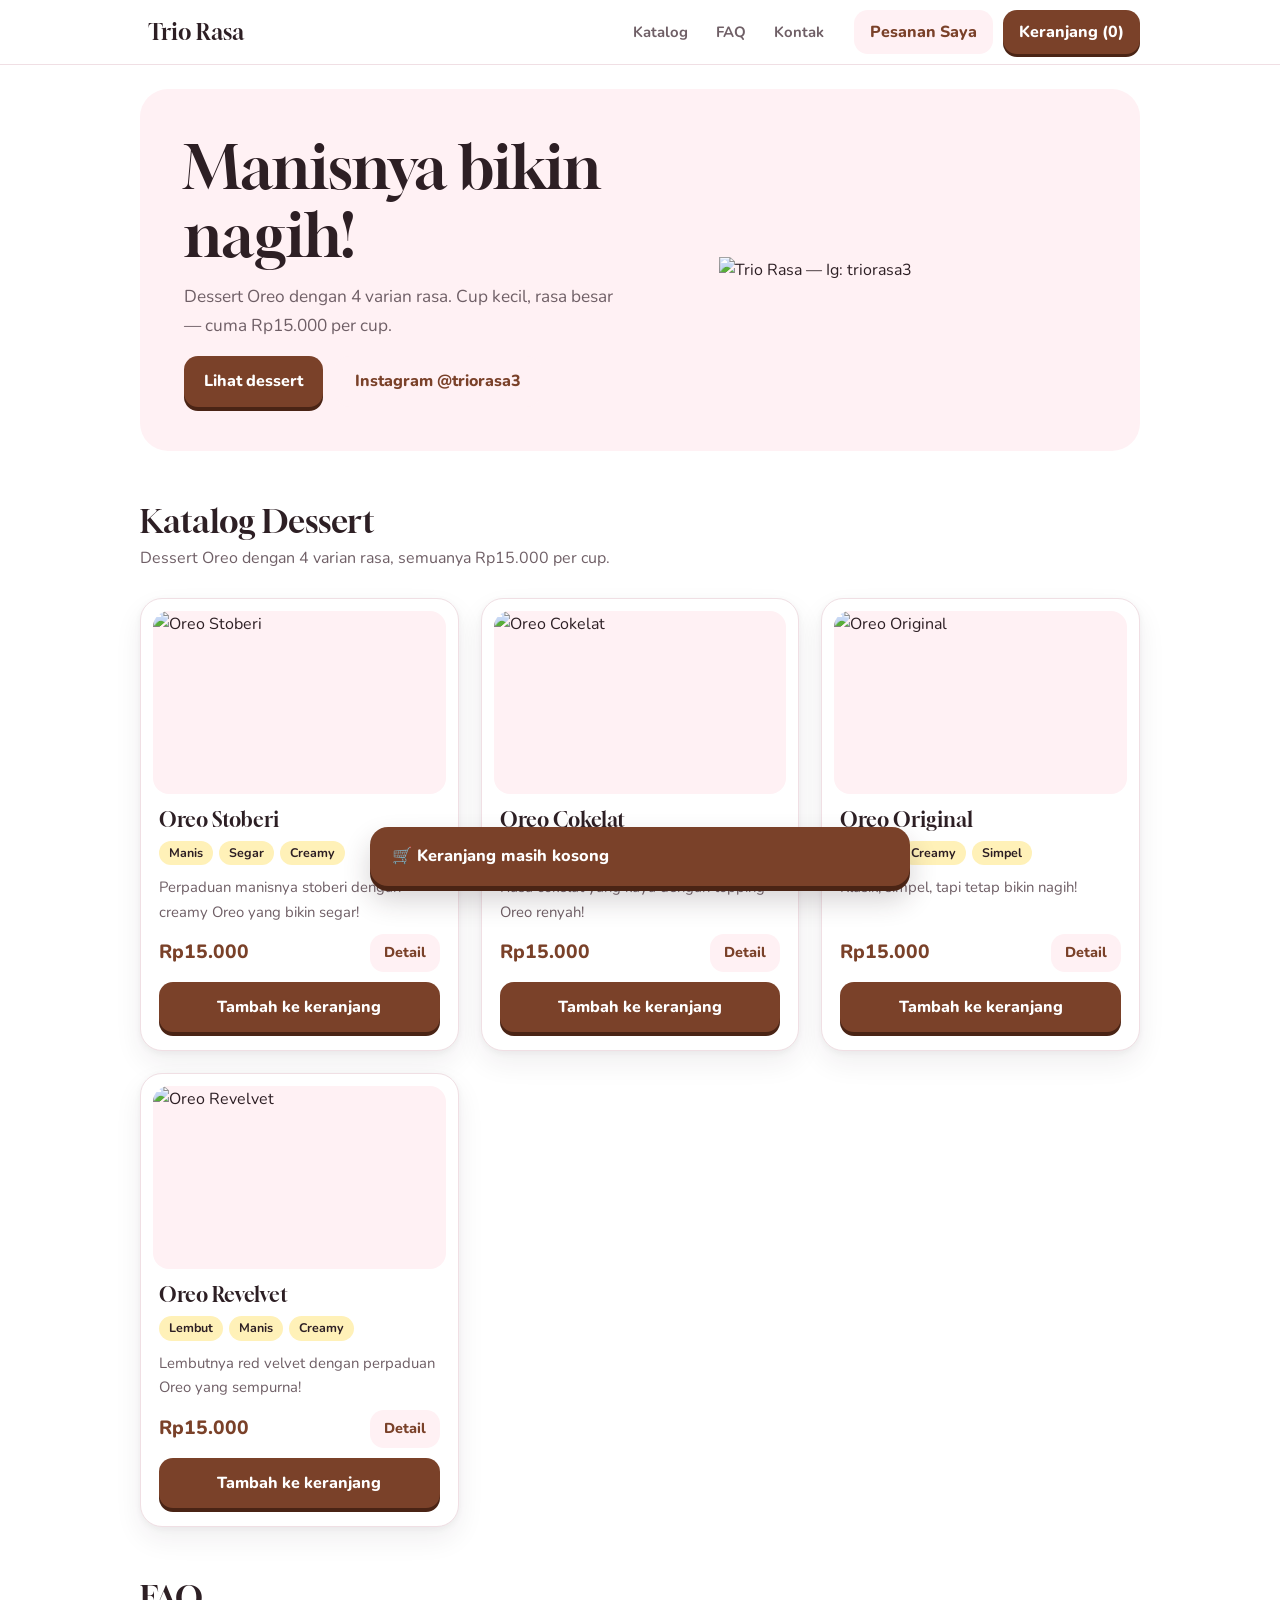
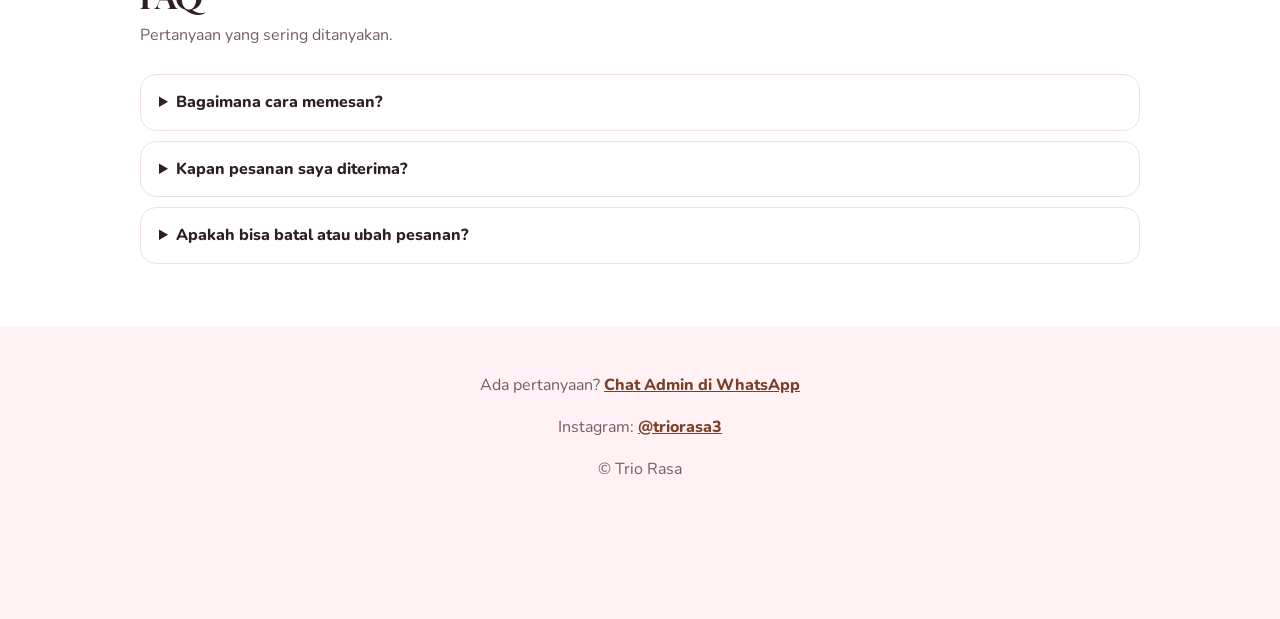
==== index.html @ ff47af9d "Add files via upload" ====
<!DOCTYPE html>
<html lang="id">
<head>
<meta charset="utf-8">
<meta name="viewport" content="width=device-width, initial-scale=1, viewport-fit=cover">
<title>Trio Rasa — Dessert Oreo</title>
<link rel="preconnect" href="https://fonts.googleapis.com">
<link href="https://fonts.googleapis.com/css2?family=Gloock&family=Nunito:wght@400;600;800&display=swap" rel="stylesheet">
<link rel="stylesheet" href="style.css">
</head>
<body>
<header><div class="wrap">
<div class="logo"><img src="images/logo-kecil.webp" alt="">Trio Rasa</div>
<nav><a href="#katalog">Katalog</a><a href="#faq">FAQ</a><a href="#kontak">Kontak</a></nav>
<button class="btn ghost" id="ordersBtn">Pesanan Saya</button>
<button class="btn" id="cartBtn">Keranjang (0)</button>
</div></header>

<main>
<div class="hero-bg"><div class="wrap hero">
<div>
<h1>Manisnya bikin nagih!</h1>
<p>Dessert Oreo dengan 4 varian rasa. Cup kecil, rasa besar — cuma Rp15.000 per cup.</p>
<div class="btns"><a class="btn" href="#katalog" style="text-decoration:none">Lihat dessert</a><a class="btn ghost" href="https://instagram.com/triorasa3" target="_blank" rel="noopener" style="text-decoration:none">Instagram @triorasa3</a></div>
</div>
<img class="hero-logo" src="images/logo.webp" alt="Trio Rasa — Ig: triorasa3">
</div></div>

<section id="katalog"><div class="wrap">
<h2>Katalog Dessert</h2>
<p class="sub">Dessert Oreo dengan 4 varian rasa, semuanya Rp15.000 per cup.</p>
<div class="grid" id="grid"></div>
</div></section>

<section id="faq"><div class="wrap">
<h2>FAQ</h2>
<p class="sub">Pertanyaan yang sering ditanyakan.</p>
<details><summary>Bagaimana cara memesan?</summary><p>Tambahkan dessert ke keranjang, setujui pesanan dua kali, isi data penerima, lalu pesanan dikirim ke admin lewat WhatsApp.</p></details>
<details><summary>Kapan pesanan saya diterima?</summary><p>Sesuai jadwal pengambilan yang kamu isi. Admin akan mengonfirmasi saat dessert sudah diterima.</p></details>
<details><summary>Apakah bisa batal atau ubah pesanan?</summary><p>Sebelum konfirmasi kedua kamu bebas mengubah keranjang. Setelah itu, hubungi admin.</p></details>
</div></section>
</main>

<footer id="kontak"><div class="wrap">
<p>Ada pertanyaan? <a href="#" id="adminLink" style="color:var(--accent);font-weight:800">Chat Admin di WhatsApp</a></p>
<p>Instagram: <a href="https://instagram.com/triorasa3" target="_blank" rel="noopener" style="color:var(--accent);font-weight:800">@triorasa3</a></p>
<p>© Trio Rasa</p>
</div></footer>

<button class="fab" id="fab" aria-label="Buka keranjang"></button>
<div class="ov center" id="detailOv"><div class="panel" id="detail"></div></div>
<div class="ov" id="drawerOv"><div class="panel" id="drawer"></div></div>

<script src="script.js"></script>
</body>
</html>
---- style.css ----
:root{--bg:#ffffff;--soft:#fff1f4;--surface:#ffffff;--ink:#2d1f24;--muted:#6f5f66;--accent:#7a4129;--accent-dark:#4a2415;--accent-ink:#fff;--line:#f0dfe4;--pist:#fff1b8;--shadow:0 2px 6px rgba(45,31,36,.05),0 12px 28px rgba(45,31,36,.07);color-scheme:light;box-sizing:border-box;padding-top:env(safe-area-inset-top,0px);padding-bottom:env(safe-area-inset-bottom,0px)}
@media (prefers-color-scheme:dark){:root:not([data-theme="light"]){--bg:#1b1416;--soft:#2a1d22;--surface:#261c20;--ink:#f8eef1;--muted:#c4aeb6;--accent:#f6a6c1;--accent-dark:#b8718c;--accent-ink:#3a1c12;--line:#3a2a30;--pist:#4a4120;--shadow:0 12px 28px rgba(0,0,0,.35);color-scheme:dark}}
:root[data-theme="dark"]{--bg:#1b1416;--soft:#2a1d22;--surface:#261c20;--ink:#f8eef1;--muted:#c4aeb6;--accent:#f6a6c1;--accent-dark:#b8718c;--accent-ink:#3a1c12;--line:#3a2a30;--pist:#4a4120;--shadow:0 12px 28px rgba(0,0,0,.35);color-scheme:dark}
html{scroll-padding-top:76px;scroll-behavior:smooth}
*,*:before,*:after{box-sizing:border-box}
body{margin:0;background:var(--bg);color:var(--ink);font:400 16px/1.65 Nunito,system-ui,sans-serif}
h1,h2,h3{font-family:Gloock,Georgia,serif;font-weight:400;line-height:1.15;margin:0}
button{font:inherit;cursor:pointer;border:0;color:inherit;background:none}
button:focus-visible,a:focus-visible,input:focus-visible,select:focus-visible{outline:3px solid var(--accent);outline-offset:2px}
.wrap{max-width:1040px;margin:0 auto;padding:0 20px}

header{position:sticky;top:0;z-index:5;background:color-mix(in srgb,var(--bg) 92%,transparent);backdrop-filter:blur(10px);border-bottom:1px solid var(--line);transition:box-shadow .2s}
header.sc{box-shadow:0 6px 20px rgba(45,31,36,.07)}
header .wrap{display:flex;align-items:center;gap:10px;height:64px}
.logo{font-family:Gloock,serif;font-size:1.4rem;margin-right:auto;display:flex;align-items:center;gap:8px}
.logo img{height:40px;width:auto}
nav{display:flex;gap:4px;margin-right:8px}
nav a{color:var(--muted);text-decoration:none;font-weight:700;padding:8px 12px;border-radius:999px;font-size:.93rem}
nav a:hover{background:var(--soft);color:var(--accent)}

.btn{display:inline-flex;align-items:center;justify-content:center;gap:6px;background:var(--accent);color:var(--accent-ink);padding:12px 20px;border-radius:14px;font-weight:800;box-shadow:0 4px 0 var(--accent-dark);transition:transform .12s,box-shadow .12s}
.btn:hover{transform:translateY(-1px);box-shadow:0 5px 0 var(--accent-dark)}
.btn:active{transform:translateY(3px);box-shadow:0 1px 0 var(--accent-dark)}
.btn.ghost{background:var(--soft);color:var(--accent);border:0;box-shadow:none}
.btn.ghost:hover{background:color-mix(in srgb,var(--accent) 14%,var(--soft));transform:none}
.btn:disabled{opacity:.5;cursor:not-allowed}
header .btn{padding:9px 16px;box-shadow:0 3px 0 var(--accent-dark)}

.hero-bg{padding:24px 0 8px}
.hero{max-width:1000px;width:calc(100% - 32px);margin:0 auto;padding:44px;background:var(--soft);border-radius:28px;display:grid;grid-template-columns:1.1fr .9fr;gap:36px;align-items:center}
.hero h1{font-size:clamp(2.3rem,5.5vw,3.7rem);margin-bottom:14px}
.hero p{color:var(--muted);max-width:44ch;font-size:1.08rem;margin:0}
.badge{display:inline-block;background:var(--pist);padding:6px 14px;border-radius:999px;font-weight:800;font-size:.88rem;margin-bottom:16px}
.hero-logo{width:100%;max-width:360px;justify-self:center;display:block}
.pimg{width:100%;aspect-ratio:16/10;object-fit:cover;border-radius:16px;background:var(--soft);display:block}
.mini{width:48px;height:48px;border-radius:12px;object-fit:cover}

section{padding:44px 0 8px}
section>.wrap>h2{font-size:2rem;margin-bottom:6px}
.sub{color:var(--muted);margin:0 0 26px}
.grid{display:grid;grid-template-columns:repeat(auto-fill,minmax(235px,1fr));gap:22px}
.card{background:var(--surface);border:1px solid var(--line);border-radius:22px;padding:12px;box-shadow:var(--shadow);display:flex;flex-direction:column;transition:transform .2s}
.card:hover{transform:translateY(-4px)}
.thumb{height:160px;display:grid;place-items:center;font-size:4.8rem;border-radius:16px}
.card .body{padding:14px 6px 6px;display:flex;flex-direction:column;gap:10px;flex:1}
.card h3{font-size:1.25rem}
.card p{margin:0;color:var(--muted);font-size:.93rem;flex:1}
.card .body>.btn{width:100%}
.tags{display:flex;gap:6px;flex-wrap:wrap}
.tag{background:var(--pist);border-radius:999px;padding:2px 10px;font-size:.78rem;font-weight:700}
.row{display:flex;justify-content:space-between;align-items:center;gap:8px}
.price{font-weight:800;color:var(--accent);font-size:1.2rem}
.row .btn{padding:7px 14px;font-size:.9rem}

.steps{display:grid;grid-template-columns:repeat(auto-fit,minmax(210px,1fr));gap:16px;counter-reset:s}
.step{background:var(--soft);border-radius:20px;padding:20px}
.step:before{counter-increment:s;content:counter(s);display:grid;place-items:center;width:34px;height:34px;border-radius:50%;background:var(--accent);color:var(--accent-ink);font-weight:800;margin-bottom:12px}
.step b{display:block;margin-bottom:2px}
.step span{color:var(--muted);font-size:.93rem}
.sched{display:grid;grid-template-columns:repeat(auto-fit,minmax(250px,1fr));gap:16px}
.sched .card{padding:20px;gap:4px;border-left:6px solid var(--accent)}
details{background:var(--surface);border:1px solid var(--line);border-radius:16px;padding:14px 18px;margin-bottom:10px}
summary{cursor:pointer;font-weight:800}
details p{margin:8px 0 0;color:var(--muted)}
footer{margin-top:44px;background:var(--soft);padding:30px 0 120px;color:var(--muted);text-align:center}

.ov{position:fixed;inset:0;background:rgba(45,31,36,.4);z-index:20;display:none;justify-content:flex-end}
.ov.open{display:flex}
.ov.center{justify-content:center;align-items:center;padding:16px}
.panel{background:var(--bg);width:min(440px,100%);height:100%;overflow:auto;padding:24px;padding-top:calc(24px + env(safe-area-inset-top,0px));padding-bottom:calc(24px + env(safe-area-inset-bottom,0px));border-radius:26px 0 0 26px}
.center .panel{height:auto;max-height:92%;border-radius:26px}
.panel h2{font-size:1.6rem;margin-bottom:12px}
.close{float:right;width:36px;height:36px;border-radius:50%;background:var(--soft);font-size:1.4rem;line-height:1;color:var(--muted)}
.line{display:flex;gap:10px;align-items:center;padding:12px 0;border-bottom:1px solid var(--line)}
.line .nm{flex:1;font-weight:700}
.qty{display:flex;align-items:center;gap:8px}
.qty button{width:32px;height:32px;border-radius:50%;background:var(--soft);color:var(--accent);font-weight:800}
.total{display:flex;justify-content:space-between;font-weight:800;font-size:1.2rem;padding:16px 0}
label{display:block;font-weight:800;margin:14px 0 6px}
input,select,textarea{width:100%;padding:13px 14px;border-radius:14px;border:2px solid var(--line);background:var(--surface);color:var(--ink);font:inherit}
input:focus,select:focus,textarea:focus{border-color:var(--accent);outline:0}
.err{color:var(--accent);font-weight:700;min-height:1.4em;margin-top:6px}
.stepbar{color:var(--accent);font-weight:800;margin-bottom:8px}
.btns{display:flex;gap:12px;margin-top:16px;flex-wrap:wrap}
.note{background:var(--pist);padding:12px 14px;border-radius:14px;font-size:.95rem;margin-bottom:8px}
.fq{margin-top:14px}
.two{display:grid;grid-template-columns:1.3fr 1fr;gap:10px}
textarea{resize:vertical}
.fab{position:fixed;left:50%;transform:translateX(-50%);bottom:calc(14px + env(safe-area-inset-bottom,0px));z-index:10;width:min(540px,calc(100% - 24px));display:flex;justify-content:space-between;align-items:center;gap:12px;background:var(--accent);color:var(--accent-ink);padding:16px 22px;border-radius:18px;font-weight:800;font-size:1.02rem;box-shadow:0 5px 0 var(--accent-dark),0 14px 28px rgba(45,31,36,.2);transition:transform .12s}
.fab:active{transform:translateX(-50%) translateY(3px)}
.toast{position:fixed;left:50%;bottom:96px;transform:translateX(-50%);background:var(--ink);color:var(--bg);padding:10px 18px;border-radius:999px;font-weight:700;z-index:30;opacity:0;pointer-events:none;transition:opacity .25s}
.toast.on{opacity:1}

@media(max-width:760px){nav{display:none}.hero{grid-template-columns:1fr;padding:28px 22px}.hero-logo{max-width:280px}.panel{border-radius:0}.logo{font-size:1.2rem}}
@media (prefers-reduced-motion:reduce){html{scroll-behavior:auto}.card,.btn,.fab,.toast{transition:none}}
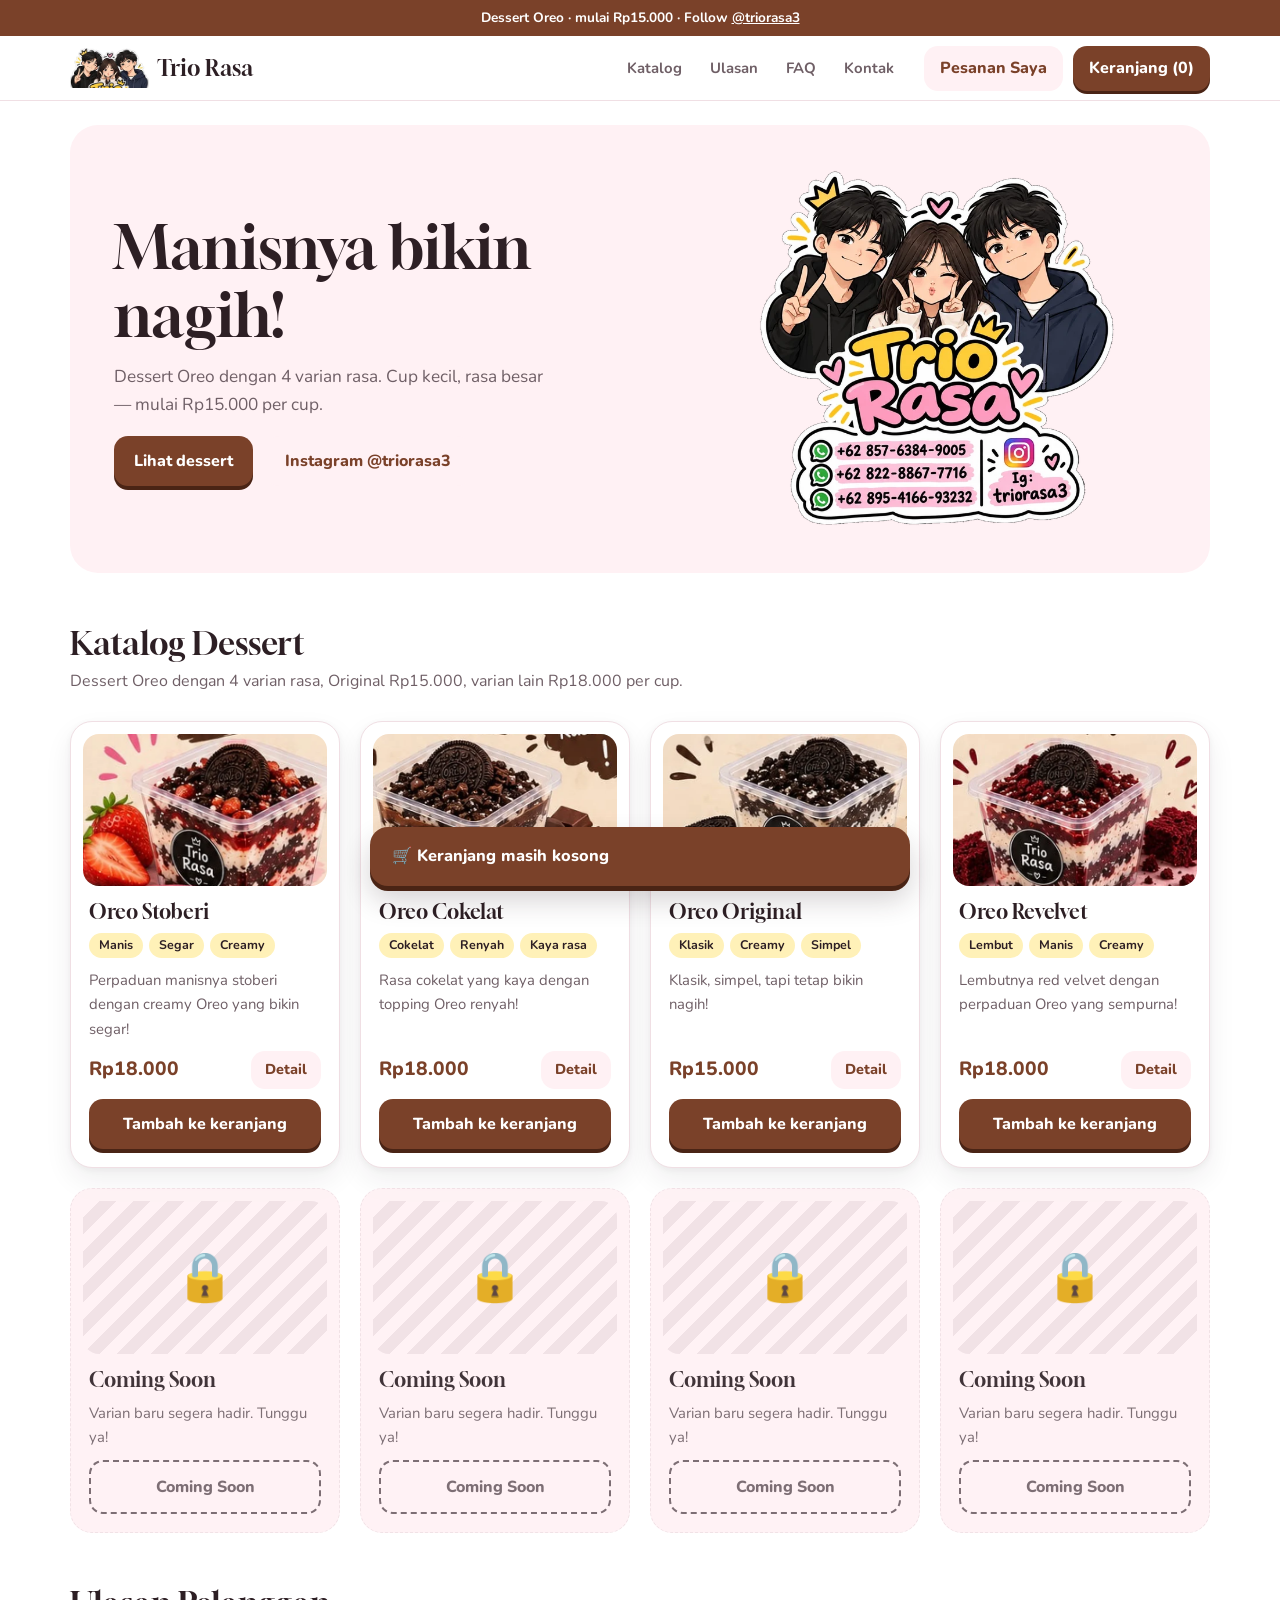
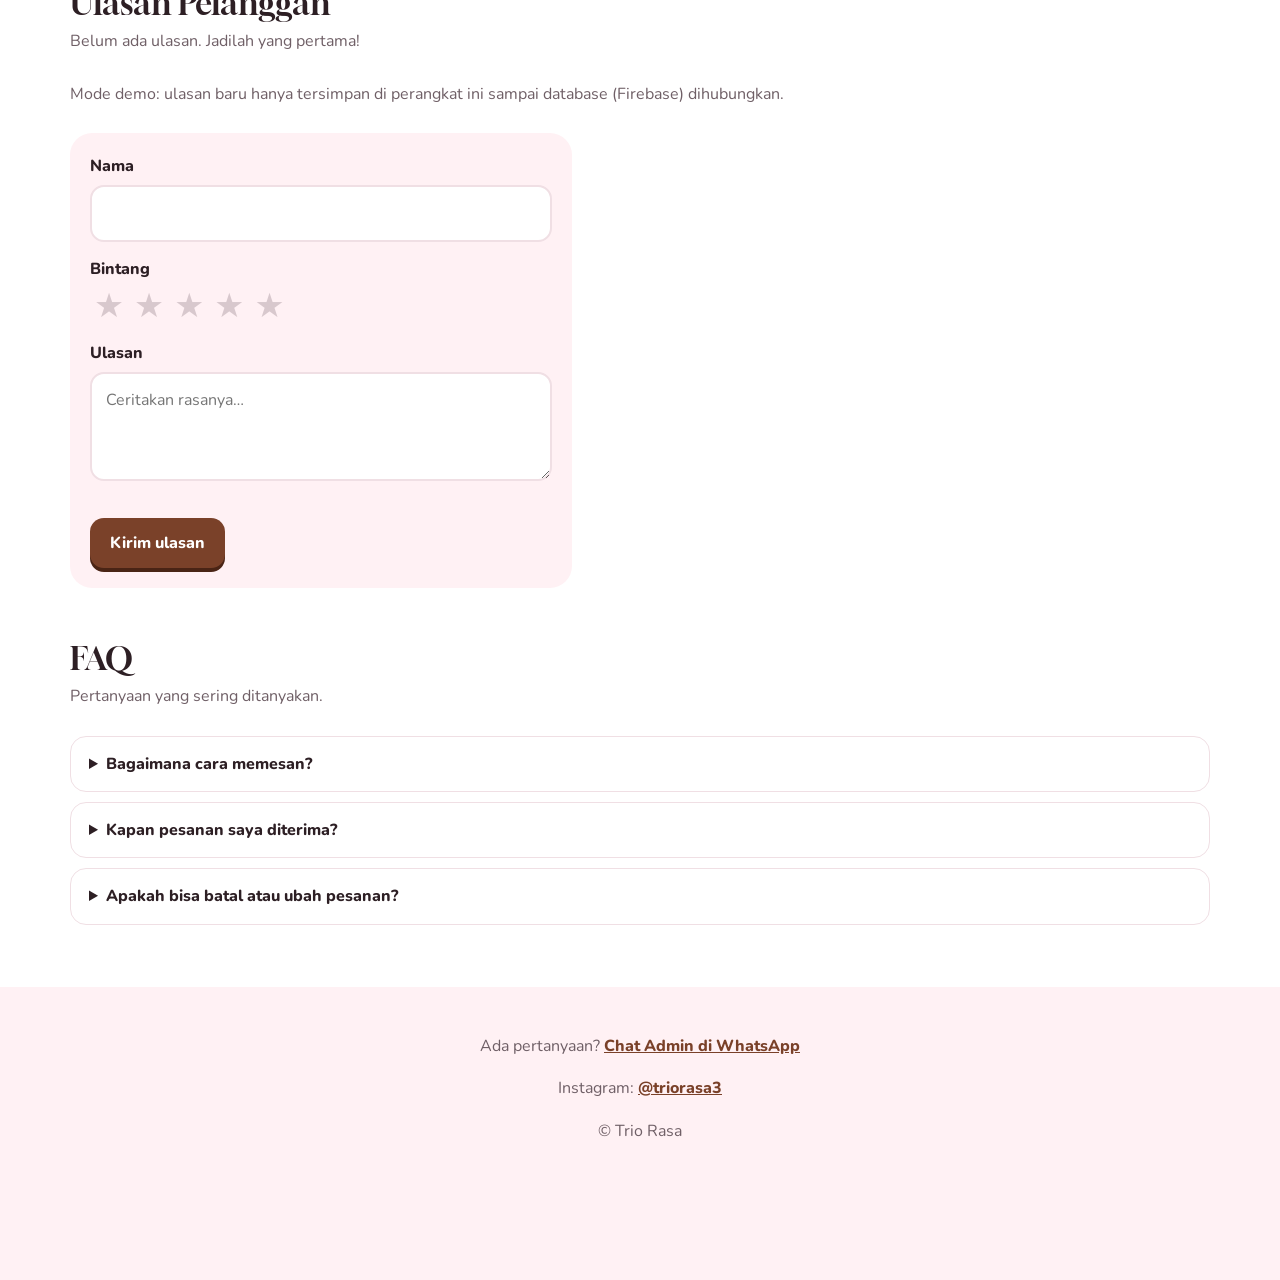
==== commit 3bb4acc0: "Add files via upload" ====
--- a/index.html
+++ b/index.html
@@ -9,9 +9,10 @@
 <link rel="stylesheet" href="style.css">
 </head>
 <body>
+<div class="topbar">Dessert Oreo · mulai Rp15.000 · Follow <a href="https://instagram.com/triorasa3" target="_blank" rel="noopener">@triorasa3</a></div>
 <header><div class="wrap">
 <div class="logo"><img src="images/logo-kecil.webp" alt="">Trio Rasa</div>
-<nav><a href="#katalog">Katalog</a><a href="#faq">FAQ</a><a href="#kontak">Kontak</a></nav>
+<nav><a href="#katalog">Katalog</a><a href="#ulasan">Ulasan</a><a href="#faq">FAQ</a><a href="#kontak">Kontak</a></nav>
 <button class="btn ghost" id="ordersBtn">Pesanan Saya</button>
 <button class="btn" id="cartBtn">Keranjang (0)</button>
 </div></header>
@@ -20,7 +21,7 @@
 <div class="hero-bg"><div class="wrap hero">
 <div>
 <h1>Manisnya bikin nagih!</h1>
-<p>Dessert Oreo dengan 4 varian rasa. Cup kecil, rasa besar — cuma Rp15.000 per cup.</p>
+<p>Dessert Oreo dengan 4 varian rasa. Cup kecil, rasa besar — mulai Rp15.000 per cup.</p>
 <div class="btns"><a class="btn" href="#katalog" style="text-decoration:none">Lihat dessert</a><a class="btn ghost" href="https://instagram.com/triorasa3" target="_blank" rel="noopener" style="text-decoration:none">Instagram @triorasa3</a></div>
 </div>
 <img class="hero-logo" src="images/logo.webp" alt="Trio Rasa — Ig: triorasa3">
@@ -28,8 +29,24 @@
 
 <section id="katalog"><div class="wrap">
 <h2>Katalog Dessert</h2>
-<p class="sub">Dessert Oreo dengan 4 varian rasa, semuanya Rp15.000 per cup.</p>
+<p class="sub">Dessert Oreo dengan 4 varian rasa, Original Rp15.000, varian lain Rp18.000 per cup.</p>
 <div class="grid" id="grid"></div>
+</div></section>
+
+<section id="ulasan"><div class="wrap">
+<h2>Ulasan Pelanggan</h2>
+<p class="sub" id="rvSum">Memuat ulasan…</p>
+<p class="sub" id="rvNote">Mode demo: ulasan baru hanya tersimpan di perangkat ini sampai database (Firebase) dihubungkan.</p>
+<div class="rv">
+<div class="rvform">
+<label for="rvName" style="margin-top:0">Nama</label><input id="rvName" maxlength="40" autocomplete="name">
+<label>Bintang</label><div class="stars" id="rvStars" role="group" aria-label="Beri bintang"></div>
+<label for="rvText">Ulasan</label><textarea id="rvText" rows="3" maxlength="300" placeholder="Ceritakan rasanya…"></textarea>
+<div class="err" id="rvErr" role="alert"></div>
+<button class="btn" id="rvSend">Kirim ulasan</button>
+</div>
+<div class="rvlist" id="rvList" aria-live="polite"></div>
+</div>
 </div></section>
 
 <section id="faq"><div class="wrap">
@@ -51,6 +68,7 @@
 <div class="ov center" id="detailOv"><div class="panel" id="detail"></div></div>
 <div class="ov" id="drawerOv"><div class="panel" id="drawer"></div></div>
 
+<script src="config.js"></script>
 <script src="script.js"></script>
 </body>
 </html>
--- a/style.css
+++ b/style.css
@@ -7,7 +7,7 @@
 h1,h2,h3{font-family:Gloock,Georgia,serif;font-weight:400;line-height:1.15;margin:0}
 button{font:inherit;cursor:pointer;border:0;color:inherit;background:none}
 button:focus-visible,a:focus-visible,input:focus-visible,select:focus-visible{outline:3px solid var(--accent);outline-offset:2px}
-.wrap{max-width:1040px;margin:0 auto;padding:0 20px}
+.wrap{max-width:1180px;margin:0 auto;padding:0 20px}
 
 header{position:sticky;top:0;z-index:5;background:color-mix(in srgb,var(--bg) 92%,transparent);backdrop-filter:blur(10px);border-bottom:1px solid var(--line);transition:box-shadow .2s}
 header.sc{box-shadow:0 6px 20px rgba(45,31,36,.07)}
@@ -27,7 +27,7 @@
 header .btn{padding:9px 16px;box-shadow:0 3px 0 var(--accent-dark)}
 
 .hero-bg{padding:24px 0 8px}
-.hero{max-width:1000px;width:calc(100% - 32px);margin:0 auto;padding:44px;background:var(--soft);border-radius:28px;display:grid;grid-template-columns:1.1fr .9fr;gap:36px;align-items:center}
+.hero{max-width:1140px;width:calc(100% - 32px);margin:0 auto;padding:44px;background:var(--soft);border-radius:28px;display:grid;grid-template-columns:1.1fr .9fr;gap:36px;align-items:center}
 .hero h1{font-size:clamp(2.3rem,5.5vw,3.7rem);margin-bottom:14px}
 .hero p{color:var(--muted);max-width:44ch;font-size:1.08rem;margin:0}
 .badge{display:inline-block;background:var(--pist);padding:6px 14px;border-radius:999px;font-weight:800;font-size:.88rem;margin-bottom:16px}
@@ -38,7 +38,7 @@
 section{padding:44px 0 8px}
 section>.wrap>h2{font-size:2rem;margin-bottom:6px}
 .sub{color:var(--muted);margin:0 0 26px}
-.grid{display:grid;grid-template-columns:repeat(auto-fill,minmax(235px,1fr));gap:22px}
+.grid{display:grid;grid-template-columns:repeat(auto-fill,minmax(min(100%,220px),1fr));gap:20px}
 .card{background:var(--surface);border:1px solid var(--line);border-radius:22px;padding:12px;box-shadow:var(--shadow);display:flex;flex-direction:column;transition:transform .2s}
 .card:hover{transform:translateY(-4px)}
 .thumb{height:160px;display:grid;place-items:center;font-size:4.8rem;border-radius:16px}
@@ -91,5 +91,22 @@
 .toast{position:fixed;left:50%;bottom:96px;transform:translateX(-50%);background:var(--ink);color:var(--bg);padding:10px 18px;border-radius:999px;font-weight:700;z-index:30;opacity:0;pointer-events:none;transition:opacity .25s}
 .toast.on{opacity:1}
 
+.topbar{background:var(--accent);color:var(--accent-ink);text-align:center;font-size:.85rem;font-weight:700;padding:7px 12px}
+.topbar a{color:inherit}
+.soon{opacity:.9;pointer-events:none;user-select:none;background:var(--soft);box-shadow:none;border-style:dashed}
+.soonimg{display:grid;place-items:center;font-size:3rem;background:repeating-linear-gradient(135deg,var(--soft) 0 12px,var(--line) 12px 24px)}
+.soonbtn{display:block;text-align:center;padding:12px;border-radius:14px;border:2px dashed var(--muted);color:var(--muted);font-weight:800}
+.rv{display:grid;grid-template-columns:minmax(0,.9fr) minmax(0,1.1fr);gap:24px;align-items:start}
+.rvform{background:var(--soft);border-radius:22px;padding:20px}
+.stars{display:flex;gap:2px}
+.stars button{font-size:2.1rem;line-height:1;color:#d8c8cd;padding:2px 4px}
+.stars button.on{color:#f5b301}
+.rvlist{display:grid;gap:12px}
+.rvitem{background:var(--surface);border:1px solid var(--line);border-radius:18px;padding:16px}
+.rvitem .st{color:#f5b301;letter-spacing:2px}
+.rvitem small{color:var(--muted)}
+.rvitem p{margin:6px 0 0}
+@media(max-width:900px){.rv{grid-template-columns:1fr}}
+@media(max-width:560px){.grid{grid-template-columns:1fr 1fr;gap:12px}.card{padding:8px;border-radius:16px}.card .body{padding:10px 4px 4px;gap:8px}.card h3{font-size:1.05rem}.card p{font-size:.85rem}.row .btn{padding:6px 10px;font-size:.82rem}.btn{padding:11px 14px}.price{font-size:1.05rem}.tags{display:none}section{padding:32px 0 4px}.hero h1{font-size:2.2rem}header .wrap{gap:6px}header .btn{padding:8px 12px;font-size:.85rem}.logo{font-size:1.05rem}.logo img{height:34px}}
 @media(max-width:760px){nav{display:none}.hero{grid-template-columns:1fr;padding:28px 22px}.hero-logo{max-width:280px}.panel{border-radius:0}.logo{font-size:1.2rem}}
 @media (prefers-reduced-motion:reduce){html{scroll-behavior:auto}.card,.btn,.fab,.toast{transition:none}}
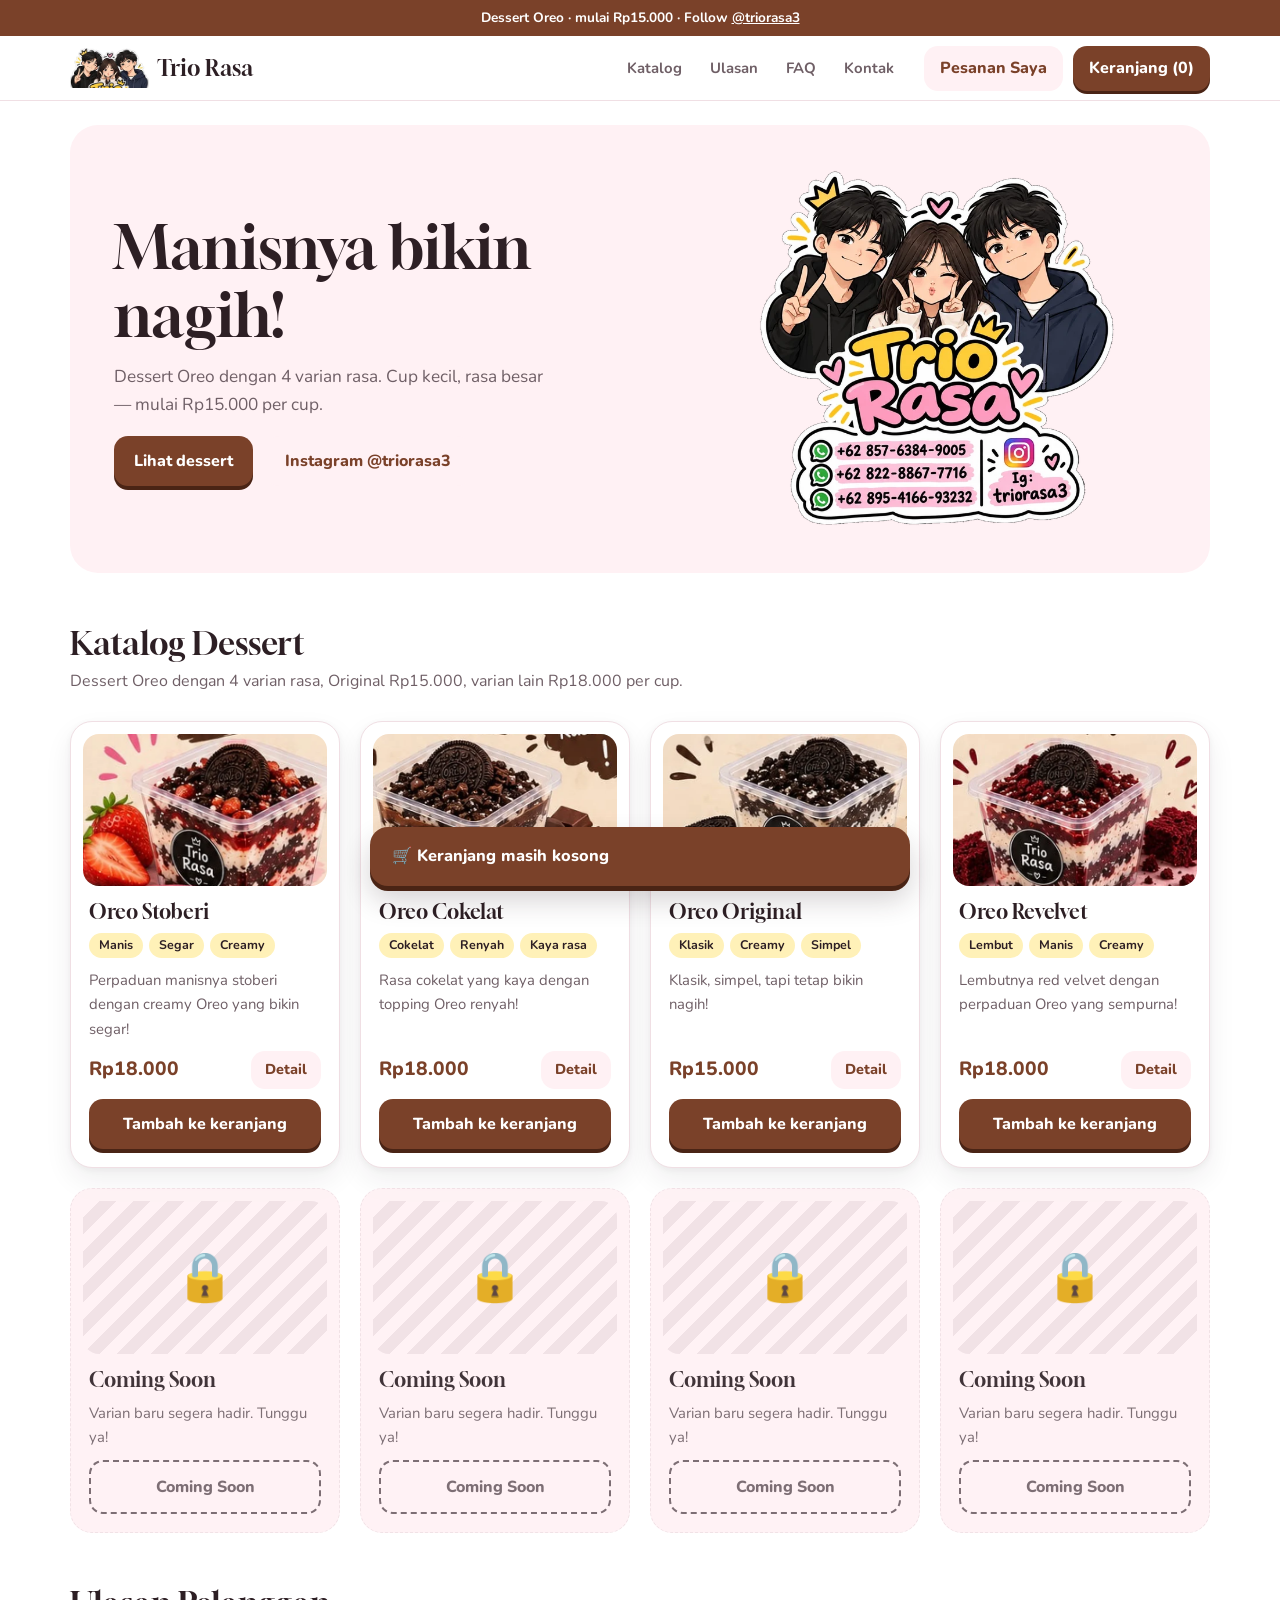
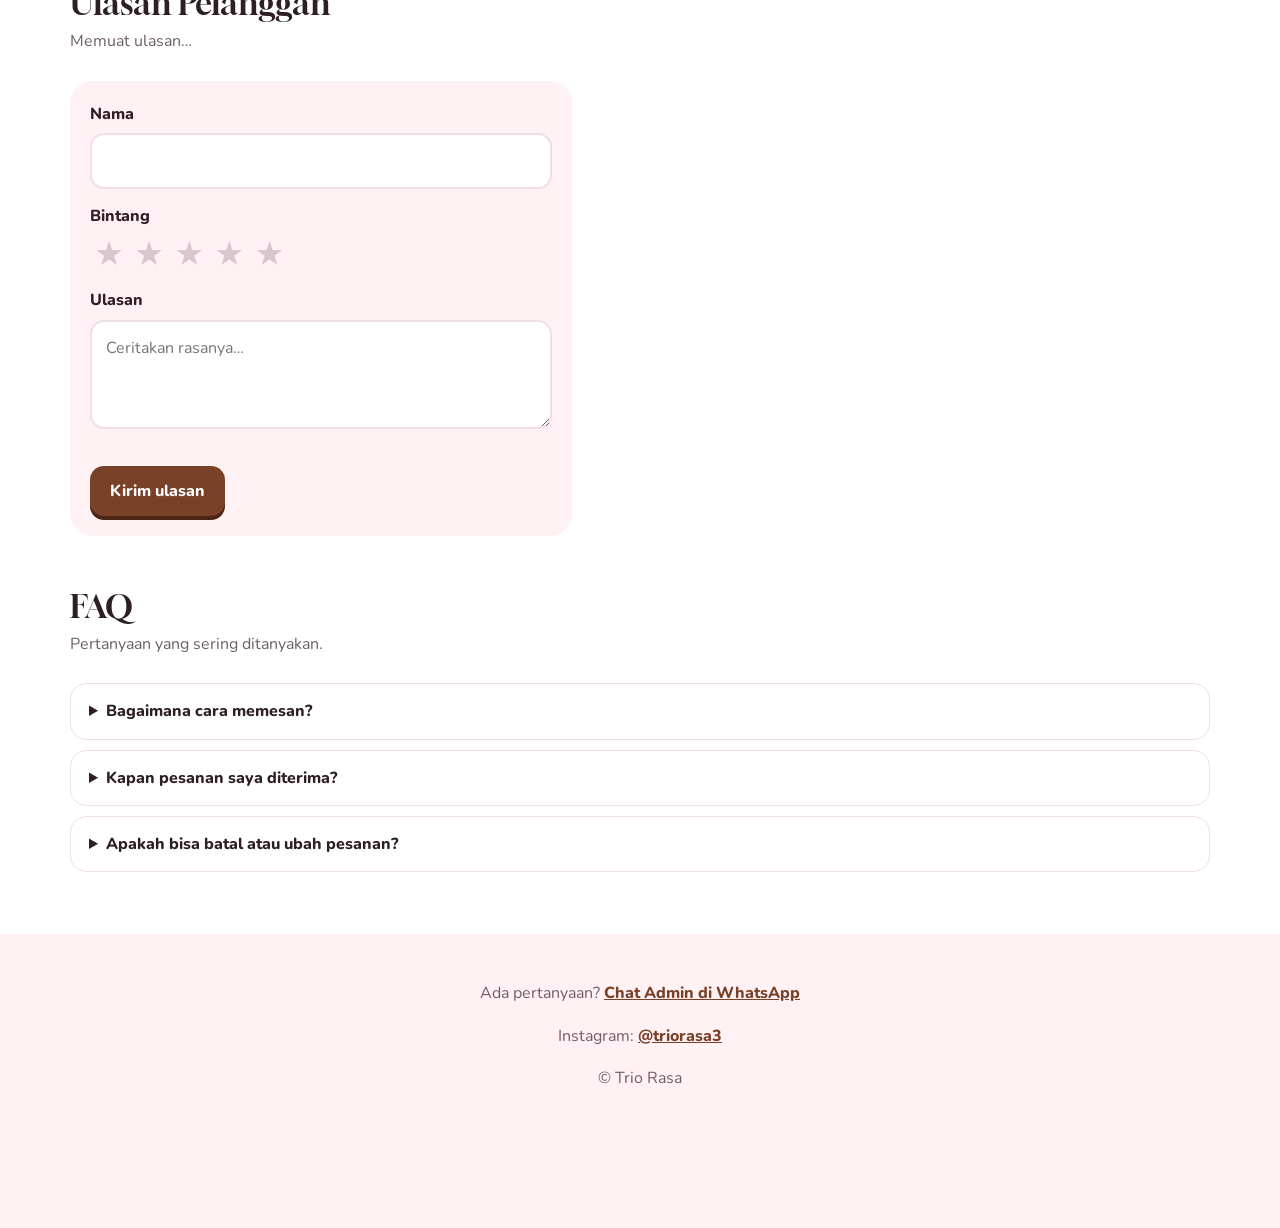
==== commit a8258ebe: "Update index.html" ====
--- a/index.html
+++ b/index.html
@@ -36,7 +36,7 @@
 <section id="ulasan"><div class="wrap">
 <h2>Ulasan Pelanggan</h2>
 <p class="sub" id="rvSum">Memuat ulasan…</p>
-<p class="sub" id="rvNote">Mode demo: ulasan baru hanya tersimpan di perangkat ini sampai database (Firebase) dihubungkan.</p>
+<p class="sub" id="rvNote"></p>
 <div class="rv">
 <div class="rvform">
 <label for="rvName" style="margin-top:0">Nama</label><input id="rvName" maxlength="40" autocomplete="name">
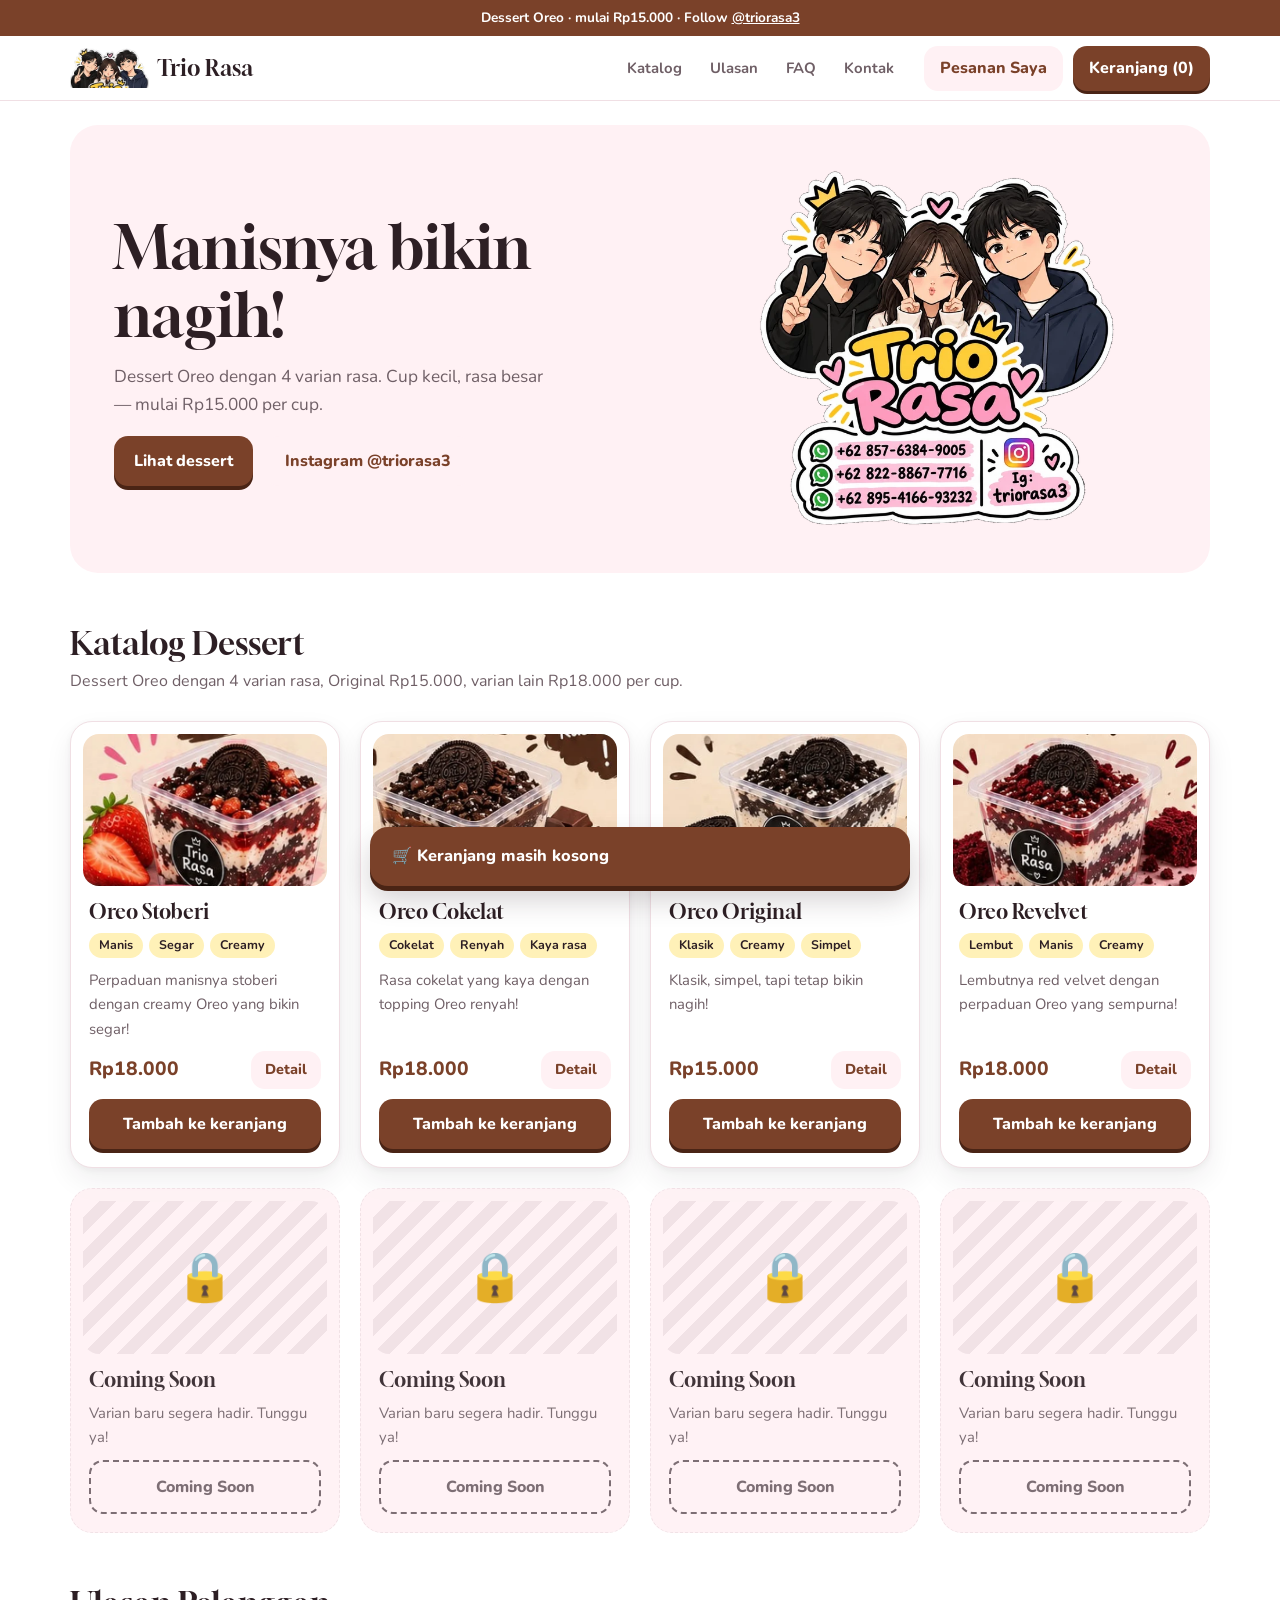
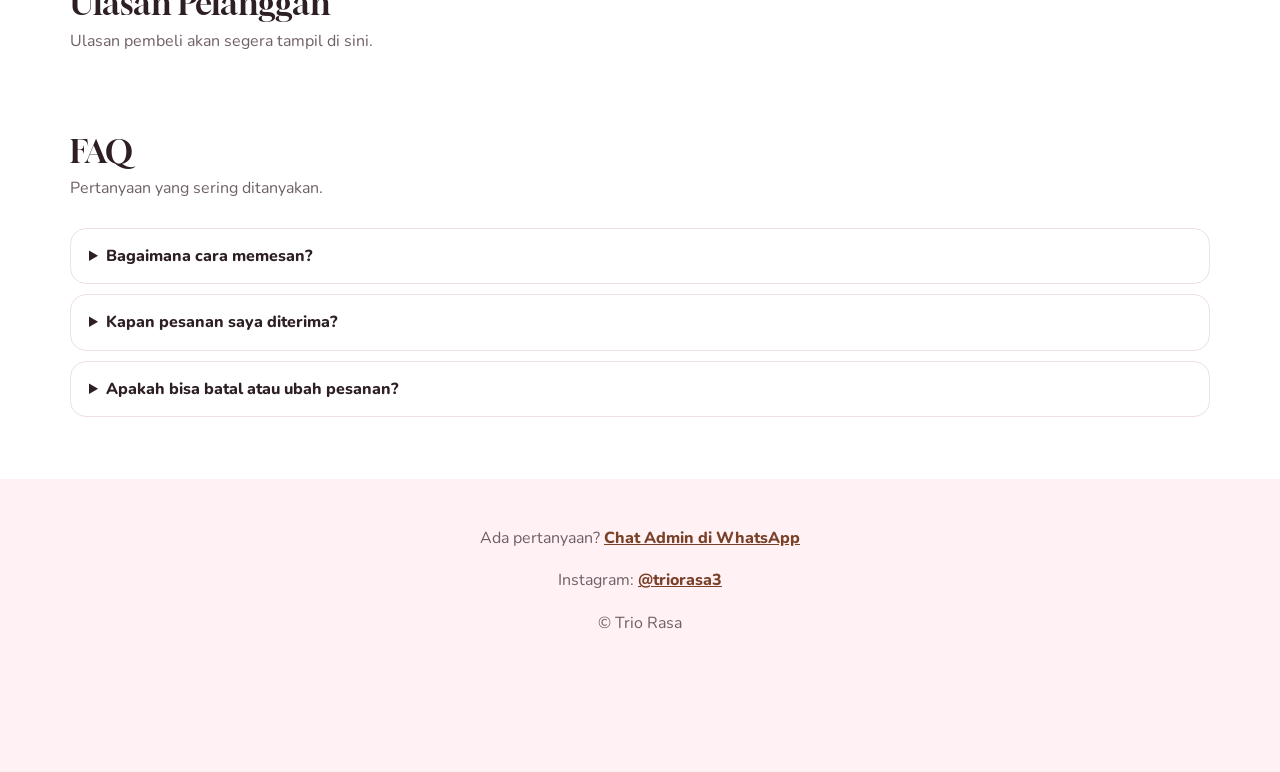
==== commit b4a58b32: "Add files via upload" ====
--- a/index.html
+++ b/index.html
@@ -35,18 +35,8 @@
 
 <section id="ulasan"><div class="wrap">
 <h2>Ulasan Pelanggan</h2>
-<p class="sub" id="rvSum">Memuat ulasan…</p>
-<p class="sub" id="rvNote"></p>
-<div class="rv">
-<div class="rvform">
-<label for="rvName" style="margin-top:0">Nama</label><input id="rvName" maxlength="40" autocomplete="name">
-<label>Bintang</label><div class="stars" id="rvStars" role="group" aria-label="Beri bintang"></div>
-<label for="rvText">Ulasan</label><textarea id="rvText" rows="3" maxlength="300" placeholder="Ceritakan rasanya…"></textarea>
-<div class="err" id="rvErr" role="alert"></div>
-<button class="btn" id="rvSend">Kirim ulasan</button>
-</div>
-<div class="rvlist" id="rvList" aria-live="polite"></div>
-</div>
+<p class="sub" id="rvSum"></p>
+<div class="rvlist" id="rvList"></div>
 </div></section>
 
 <section id="faq"><div class="wrap">
@@ -68,7 +58,7 @@
 <div class="ov center" id="detailOv"><div class="panel" id="detail"></div></div>
 <div class="ov" id="drawerOv"><div class="panel" id="drawer"></div></div>
 
-<script src="config.js"></script>
+<script src="ulasan.js"></script>
 <script src="script.js"></script>
 </body>
 </html>
--- a/style.css
+++ b/style.css
@@ -101,7 +101,7 @@
 .stars{display:flex;gap:2px}
 .stars button{font-size:2.1rem;line-height:1;color:#d8c8cd;padding:2px 4px}
 .stars button.on{color:#f5b301}
-.rvlist{display:grid;gap:12px}
+.rvlist{display:grid;gap:12px;grid-template-columns:repeat(auto-fill,minmax(min(100%,280px),1fr))}
 .rvitem{background:var(--surface);border:1px solid var(--line);border-radius:18px;padding:16px}
 .rvitem .st{color:#f5b301;letter-spacing:2px}
 .rvitem small{color:var(--muted)}
